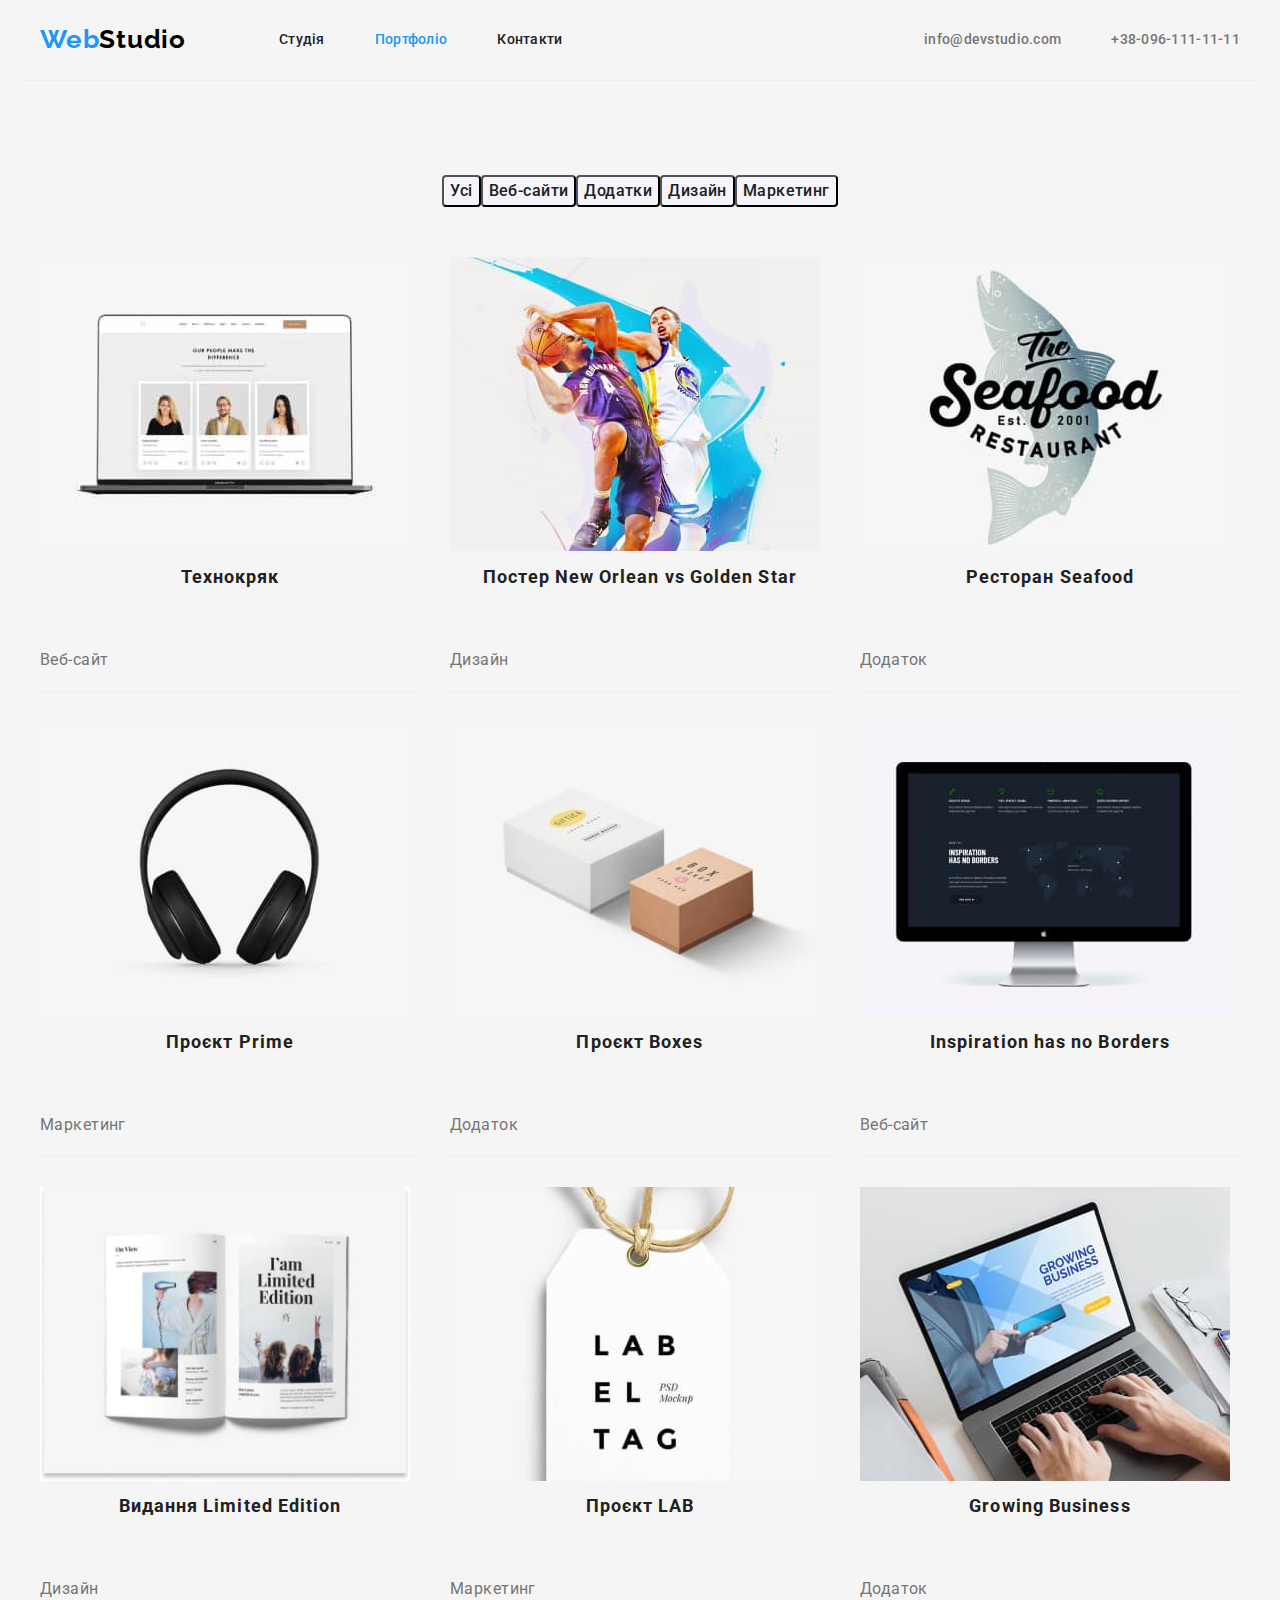
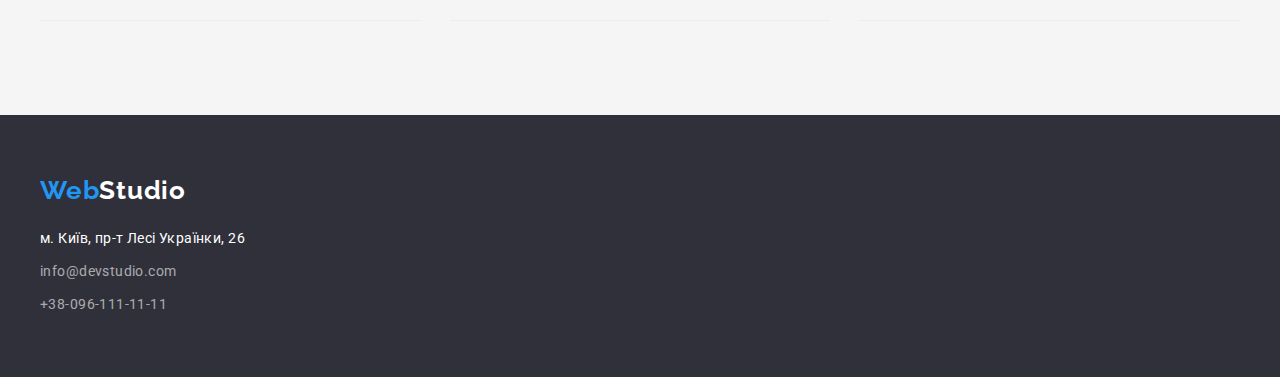
==== portfolio.html @ 3d52f339 "homework03" ====
<!DOCTYPE html>
<html lang="uk">
  <head>
    <meta charset="UTF-8" />
    <meta http-equiv="X-UA-Compatible" content="IE=edge" />
    <meta name="viewport" content="width=device-width, initial-scale=1.0" />
    <title>Document</title>
    <link
      href="https://fonts.googleapis.com/css2?family=Raleway:wght@700&family=Roboto:wght@400;500;700;900&display=swap"
      rel="stylesheet"
    />
    <link
      rel="stylesheet"
      href="https://cdnjs.cloudflare.com/ajax/libs/modern-normalize/1.1.0/modern-normalize.min.css"
    />
    <link rel="stylesheet" href="./css/styles.css" />
  </head>

  <body class="body">
    <!-- Шапка сайту -->
    <header class="container main-nav">
      <a href="./index.html" class="logo"
        ><span class="logo-web">Web</span>Studio</a
      >
      <ul class="site-nav list">
        <li class="item"><a href="./index.html" class="link">Студія</a></li>
        <li class="item">
          <a href="./portfolio.html" class="link current">Портфоліо</a>
        </li>
        <li class="item"><a href="" class="link">Контакти</a></li>
      </ul>
      <ul class="auth-nav list">
        <li class="item">
          <a href="mailto:info@devstudio.com" class="link"
            >info@devstudio.com</a
          >
        </li>
        <li class="item">
          <a href="tel:+380961111111" class="link">+38-096-111-11-11</a>
        </li>
      </ul>
    </header>

    <main>
      <!-- Головна -->

      <section class="section">
        <div class="container">
          <h1 hidden>Портфоліо</h1>
          <ul class="portfolio-buttoms list">
            <li>
              <button type="button" class="button secondary">Усі</button>
            </li>
            <li>
              <button type="button" class="button secondary">Веб-сайти</button>
            </li>
            <li>
              <button type="button" class="button secondary">Додатки</button>
            </li>
            <li>
              <button type="button" class="button secondary">Дизайн</button>
            </li>
            <li>
              <button type="button" class="button secondary">Маркетинг</button>
            </li>
          </ul>

          <ul class="portfoliolist list">
            <li class="item">
              <a href="" class="portfolio-sections">
                <img
                  src="./images/portfolio.img/img-1.jpg"
                  alt="Технокряк"
                  width="370"
                  height="294"
                />
                <h2 class="title">Технокряк</h2>
                <p class="filter">Веб-сайт</p>
              </a>
            </li>
            <li class="item">
              <a href="" class="portfolio-sections">
                <img
                  src="./images/portfolio.img/img-2.jpg"
                  alt="New Orlean vs Golden Star"
                  width="370"
                  height="294"
                />
                <h2 class="title">Постер New Orlean vs Golden Star</h2>
                <p class="filter">Дизайн</p>
              </a>
            </li>
            <li class="item">
              <a href="" class="portfolio-sections">
                <img
                  src="./images/portfolio.img/img-3.jpg"
                  alt="Ресторан Seafood"
                  width="370"
                  height="294"
                />
                <h2 class="title">Ресторан Seafood</h2>
                <p class="filter">Додаток</p>
              </a>
            </li>
            <li class="item">
              <a href="" class="portfolio-sections">
                <img
                  src="./images/portfolio.img/img-4.jpg"
                  alt="Проєкт Prime"
                  width="370"
                  height="294"
                />
                <h2 class="title">Проєкт Prime</h2>
                <p class="filter">Маркетинг</p>
              </a>
            </li>
            <li class="item">
              <a href="" class="portfolio-sections">
                <img
                  src="./images/portfolio.img/img-5.jpg"
                  alt="Пороєкт Boxes"
                  width="370"
                  height="294"
                />
                <h2 class="title">Проєкт Boxes</h2>
                <p class="filter">Додаток</p>
              </a>
            </li>
            <li class="item">
              <a href="" class="portfolio-sections">
                <img
                  src="./images/portfolio.img/img-6.jpg"
                  alt="Inspiration has no Borders"
                  width="370"
                  height="294"
                />
                <h2 class="title">Inspiration has no Borders</h2>
                <p class="filter">Веб-сайт</p>
              </a>
            </li>
            <li class="item">
              <a href="" class="portfolio-sections">
                <img
                  src="./images/portfolio.img/img-7.jpg"
                  alt="Видання Limited Edition"
                  width="370"
                  height="294"
                />
                <h2 class="title">Видання Limited Edition</h2>
                <p class="filter">Дизайн</p>
              </a>
            </li>
            <li class="item">
              <a href="" class="portfolio-sections">
                <img
                  src="./images/portfolio.img/img-8.jpg"
                  alt="Проєкт LAB"
                  width="370"
                  height="294"
                />
                <h2 class="title">Проєкт LAB</h2>
                <p class="filter">Маркетинг</p>
              </a>
            </li>
            <li class="item">
              <a href="" class="portfolio-sections">
                <img
                  src="./images/portfolio.img/img-9.jpg"
                  alt="Growing Business"
                  width="370"
                  height="294"
                />
                <h2 class="title">Growing Business</h2>
                <p class="filter">Додаток</p>
              </a>
            </li>
          </ul>
        </div>
      </section>
    </main>

    <!-- Футер -->
    <footer class="footer">
      <div class="container">
        <a href="./index.html" class="logo-bottom"
          ><span class="logo-web">Web</span>Studio</a
        >
        <address>
          <ul class="footer-nav list">
            <li class="item">
              <a
                href="https://goo.gl/maps/Rdk4neuZfdTBpc1s9"
                target="_blank"
                rel="noopener noreferrer nodollow"
                class="footer-adress"
                >м. Київ, пр-т Лесі Українки, 26</a
              >
            </li>
            <li class="item">
              <a href="mailto:info@devstudio.com" class="footer-contact"
                >info@devstudio.com</a
              >
            </li>
            <li class="item">
              <a href="tel:+380961111111" class="footer-contact"
                >+38-096-111-11-11</a
              >
            </li>
          </ul>
        </address>
      </div>
    </footer>
  </body>
</html>
---- css/styles.css ----
:root {
  --primary-text-color: #757575;
  --title-text-color: #212121;
  --accent-color: #2196f3;
}

.body {
  color: var(--primary-text-color);
  background-color: #f5f5f5;

  font-family: "Roboto", sans-serif;
  font-size: 14px;
  line-height: 1.7;
  letter-spacing: 0.03em;
}

.list {
  list-style: none;
  padding: 0;
  margin: 0;
}

.container {
  margin-left: auto;
  margin-right: auto;
  width: 1230px;
  padding-left: 15px;
  padding-right: 15px;
}

/* Header */

/* Logo */

.logo {
  color: #000;
  font-family: "Raleway", sans-serif;
  font-weight: 700;
  font-size: 26px;
  line-height: 1.2;
  letter-spacing: 0.03em;
  text-decoration: none;
}

.logo-web {
  color: var(--accent-color);
}

.logo-bottom {
  color: #ffffff;
  font-family: "Raleway", sans-serif;
  font-weight: 700;
  font-size: 26px;
  line-height: 1.2;
  letter-spacing: 0.03em;
  text-decoration: none;
}
/* Site nav */

.main-nav {
  display: flex;
  align-items: center;
  border-bottom: 1px solid #ececec;
}

.site-nav {
  display: flex;
  margin-left: 93px;
}

.site-nav .item:not(:last-child) {
  margin-right: 50px;
}

.auth-nav {
  display: flex;
  margin-left: auto;
}

.auth-nav .item:not(:last-child) {
  margin-right: 50px;
}

.site-nav .link,
.auth-nav .link {
  display: block;
  padding-top: 32px;
  padding-bottom: 32px;

  font-weight: 500;
  font-size: 14px;
  line-height: 1.14;
  letter-spacing: 0.02em;
  text-decoration: none;
}

.site-nav .link {
  color: var(--title-text-color);
}

.auth-nav .link {
  color: var(--primary-text-color);
}

.site-nav .link.current {
  color: var(--accent-color);
}

.site-nav .link:hover,
.site-nav .link:focus,
.auth-nav .link:hover,
.auth-nav .link:focus,
.footer-nav .footer-adress:hover,
.footer-nav .footer-adress:focus,
.footer-nav .footer-contact:hover,
.footer-nav .footer-contact:focus {
  color: var(--accent-color);
}

/* Hero */
.hero {
  background-color: #2f303a;
  text-align: center;
}

.hero .hero-title {
    width: 696px;
  margin-bottom: 30px;
  margin-top: 0;
  margin-left: auto;
  margin-right: auto;

  color: #ffffff;

  font-weight: 900;
  font-size: 44px;
  line-height: 1.36;
  text-align: center;
  letter-spacing: 0.06em;
  text-transform: uppercase;
}

/* Buttons */

.button.primary {
  display: inline-block;
  border-radius: 4px;
  padding: 10px 32px;
  min-width: 216px;

  color: #ffffff;
  background-color: var(--accent-color);

  font-family: inherit;
  font-weight: 700;
  font-size: 16px;
  line-height: 1.8;
  align-items: center;
  text-align: center;
  letter-spacing: 0.06em;
  text-decoration: none;
}

.button.secondary {
  color: var(--title-text-color);
  background-color: #f5f4fa;
  border-radius: 4px;

  font-family: inherit;
  font-style: normal;
  font-weight: 500;
  font-size: 16px;
  line-height: 1.62;
  text-align: center;
  letter-spacing: inherit;

  cursor: pointer;
}

.button.secondary:last-child {
  margin-right: 0;
}

/* Sections */
.section {
  padding-top: 94px;
}
/* Features */

.features {
  display: flex;
  flex-wrap: wrap;
  justify-content: space-between;
}

.features .item {
  width: 270px;
  margin-right: 30px;
}

.features .item:last-child {
  margin-right: 0;
}

.features .features-title {
  margin-top: 0;
  margin-bottom: 10px;

  color: var(--title-text-color);
  font-size: 14px;
  line-height: 1.14;
}

.features p {
  margin-top: 0;
  margin-bottom: 0;
}

/* Profects */

.section .title,
.workers .title {
  margin-top: 0;
  margin-bottom: 50px;

  color: var(--title-text-color);
  font-size: 36px;
  line-height: 1.16;
  text-align: center;
}

.projects {
  display: flex;
  justify-content: space-between;
}

/* Workers */

.workers {
  padding-top: 94px;
  background-color: #f5f4fa;
}

.workers-list {
  display: flex;
  justify-content: space-between;
}

.workers-list .title {
  margin-top: 0;
  margin-bottom: 10px;
  color: var(--title-text-color);
  font-weight: 500;
  font-size: 16px;
  line-height: 1.8;
  text-align: center;
}

.workers-list .position {
  margin-top: 0;
  margin-bottom: 0;
  padding-bottom: 30px;
  font-size: 16px;
  line-height: 19px;
  text-align: center;
}

/* Portfolio */

/* Portfolio buttoms */

.portfolio-buttoms {
  display: flex;
  justify-content: center;
  margin-bottom: 50px;
}

/* Portfolio main */

.portfoliolist {
  display: flex;
  flex-wrap: wrap;
}

.portfoliolist .item {
  width: calc((100% - 60px) / 3);
  margin-right: 30px;
  margin-bottom: 30px;
  border-bottom: 1px solid #ececec;
}
.portfoliolist .item:nth-child(3n) {
  margin-right: 0;
}

.portfoliolist .item:nth-last-child(-n + 3) {
  margin-bottom: 0;
}

.portfolio-sections {
  text-decoration: none;
}

.portfoliolist .title {
  color: var(--title-text-color);
  font-size: 18px;
  line-height: 2;
  letter-spacing: 0.06em;
}

.portfoliolist .filter {
  color: var(--primary-text-color);
  font-size: 16px;
  line-height: 1.88;
}

/* Footer */

.footer {
  margin-top: 94px;
  padding-top: 60px;
  padding-bottom: 60px;

  background-color: #2f303a;
}

.footer-nav {
  padding-top: 20px;
}

.footer-nav .item{
    padding-bottom: 9px;
}

.footer-nav .item:last-child{
    padding-bottom: 0;
}

.footer-nav .footer-adress {
  color: #ffffff;
  text-decoration: none;
  font-style: normal;
}

.footer-nav .footer-contact {
  color: rgba(255, 255, 255, 0.6);
  text-decoration: none;
  font-style: normal;
}
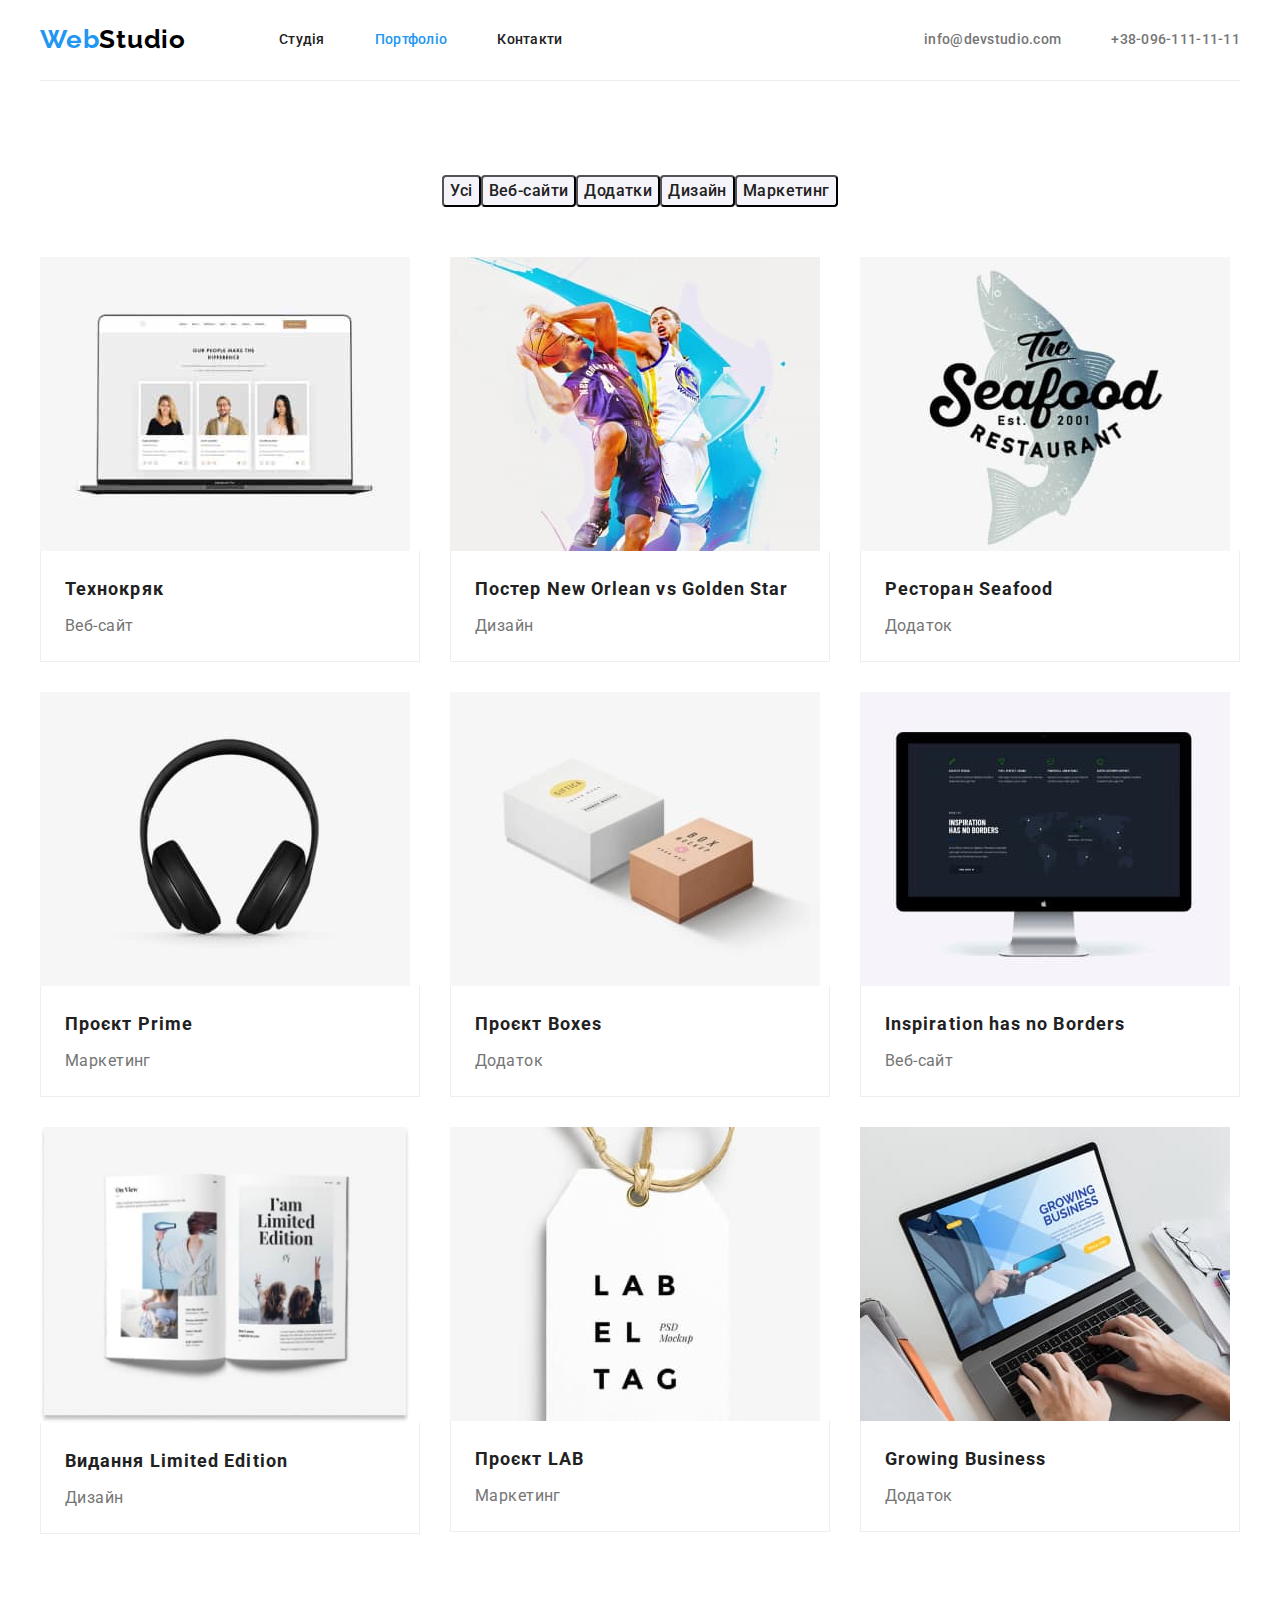
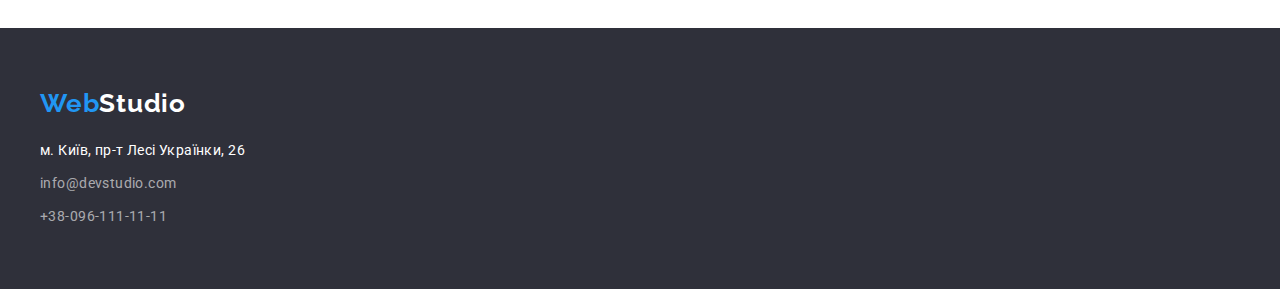
==== commit fcc37fb6: "rework" ====
--- a/portfolio.html
+++ b/portfolio.html
@@ -67,112 +67,112 @@
 
           <ul class="portfoliolist list">
             <li class="item">
-              <a href="" class="portfolio-sections">
-                <img
-                  src="./images/portfolio.img/img-1.jpg"
-                  alt="Технокряк"
-                  width="370"
-                  height="294"
-                />
-                <h2 class="title">Технокряк</h2>
+              <img
+                src="./images/portfolio.img/img-1.jpg"
+                alt="Технокряк"
+                width="370"
+                height="294"
+              />
+              <div class="card-text">
+                <h2 class="ptitle">Технокряк</h2>
                 <p class="filter">Веб-сайт</p>
-              </a>
-            </li>
-            <li class="item">
-              <a href="" class="portfolio-sections">
-                <img
-                  src="./images/portfolio.img/img-2.jpg"
-                  alt="New Orlean vs Golden Star"
-                  width="370"
-                  height="294"
-                />
-                <h2 class="title">Постер New Orlean vs Golden Star</h2>
+              </div>
+            </li>
+            <li class="item">
+              <img
+                src="./images/portfolio.img/img-2.jpg"
+                alt="New Orlean vs Golden Star"
+                width="370"
+                height="294"
+              />
+              <div class="card-text">
+                <h2 class="ptitle">Постер New Orlean vs Golden Star</h2>
                 <p class="filter">Дизайн</p>
-              </a>
-            </li>
-            <li class="item">
-              <a href="" class="portfolio-sections">
-                <img
-                  src="./images/portfolio.img/img-3.jpg"
-                  alt="Ресторан Seafood"
-                  width="370"
-                  height="294"
-                />
-                <h2 class="title">Ресторан Seafood</h2>
+              </div>
+            </li>
+            <li class="item">
+              <img
+                src="./images/portfolio.img/img-3.jpg"
+                alt="Ресторан Seafood"
+                width="370"
+                height="294"
+              />
+              <div class="card-text">
+                <h2 class="ptitle">Ресторан Seafood</h2>
                 <p class="filter">Додаток</p>
-              </a>
-            </li>
-            <li class="item">
-              <a href="" class="portfolio-sections">
-                <img
-                  src="./images/portfolio.img/img-4.jpg"
-                  alt="Проєкт Prime"
-                  width="370"
-                  height="294"
-                />
-                <h2 class="title">Проєкт Prime</h2>
+              </div>
+            </li>
+            <li class="item">
+              <img
+                src="./images/portfolio.img/img-4.jpg"
+                alt="Проєкт Prime"
+                width="370"
+                height="294"
+              />
+              <div class="card-text">
+                <h2 class="ptitle">Проєкт Prime</h2>
                 <p class="filter">Маркетинг</p>
-              </a>
-            </li>
-            <li class="item">
-              <a href="" class="portfolio-sections">
-                <img
-                  src="./images/portfolio.img/img-5.jpg"
-                  alt="Пороєкт Boxes"
-                  width="370"
-                  height="294"
-                />
-                <h2 class="title">Проєкт Boxes</h2>
+              </div>
+            </li>
+            <li class="item">
+              <img
+                src="./images/portfolio.img/img-5.jpg"
+                alt="Пороєкт Boxes"
+                width="370"
+                height="294"
+              />
+              <div class="card-text">
+                <h2 class="ptitle">Проєкт Boxes</h2>
                 <p class="filter">Додаток</p>
-              </a>
-            </li>
-            <li class="item">
-              <a href="" class="portfolio-sections">
-                <img
-                  src="./images/portfolio.img/img-6.jpg"
-                  alt="Inspiration has no Borders"
-                  width="370"
-                  height="294"
-                />
-                <h2 class="title">Inspiration has no Borders</h2>
+              </div>
+            </li>
+            <li class="item">
+              <img
+                src="./images/portfolio.img/img-6.jpg"
+                alt="Inspiration has no Borders"
+                width="370"
+                height="294"
+              />
+              <div class="card-text">
+                <h2 class="ptitle">Inspiration has no Borders</h2>
                 <p class="filter">Веб-сайт</p>
-              </a>
-            </li>
-            <li class="item">
-              <a href="" class="portfolio-sections">
-                <img
-                  src="./images/portfolio.img/img-7.jpg"
-                  alt="Видання Limited Edition"
-                  width="370"
-                  height="294"
-                />
-                <h2 class="title">Видання Limited Edition</h2>
+              </div>
+            </li>
+            <li class="item">
+              <img
+                src="./images/portfolio.img/img-7.jpg"
+                alt="Видання Limited Edition"
+                width="370"
+                height="294"
+              />
+              <div class="card-text">
+                <h2 class="ptitle">Видання Limited Edition</h2>
                 <p class="filter">Дизайн</p>
-              </a>
-            </li>
-            <li class="item">
-              <a href="" class="portfolio-sections">
-                <img
-                  src="./images/portfolio.img/img-8.jpg"
-                  alt="Проєкт LAB"
-                  width="370"
-                  height="294"
-                />
-                <h2 class="title">Проєкт LAB</h2>
+              </div>
+            </li>
+            <li class="item">
+              <img
+                src="./images/portfolio.img/img-8.jpg"
+                alt="Проєкт LAB"
+                width="370"
+                height="294"
+              />
+              <div class="card-text">
+                <h2 class="ptitle">Проєкт LAB</h2>
                 <p class="filter">Маркетинг</p>
-              </a>
-            </li>
-            <li class="item">
-              <a href="" class="portfolio-sections">
-                <img
-                  src="./images/portfolio.img/img-9.jpg"
-                  alt="Growing Business"
-                  width="370"
-                  height="294"
-                />
-                <h2 class="title">Growing Business</h2>
+              </div>
+            </li>
+            <li class="item">
+              <img
+                src="./images/portfolio.img/img-9.jpg"
+                alt="Growing Business"
+                width="370"
+                height="294"
+              />
+              <div class="card-text">
+                <h2 class="ptitle">Growing Business</h2>
                 <p class="filter">Додаток</p>
-              </a>
+              </div>
             </li>
           </ul>
         </div>
--- a/css/styles.css
+++ b/css/styles.css
@@ -6,7 +6,7 @@
 
 .body {
   color: var(--primary-text-color);
-  background-color: #f5f5f5;
+  background-color: #ffffff;
 
   font-family: "Roboto", sans-serif;
   font-size: 14px;
@@ -23,9 +23,12 @@
 .container {
   margin-left: auto;
   margin-right: auto;
-  width: 1230px;
-  padding-left: 15px;
-  padding-right: 15px;
+  width: 1200px;
+}
+
+img {display: block;
+  max-width: 100%;
+  height: auto;
 }
 
 /* Header */
@@ -232,6 +235,7 @@
 .projects {
   display: flex;
   justify-content: space-between;
+  margin-bottom: 94px;
 }
 
 /* Workers */
@@ -239,16 +243,26 @@
 .workers {
   padding-top: 94px;
   background-color: #f5f4fa;
+  padding-bottom: 94px;
 }
 
 .workers-list {
   display: flex;
-  justify-content: space-between;
+}
+
+.workers-list .item{
+  margin-right: 30px;
+  background-color: #ffffff;
+}
+
+.workers-list .item:last-child{
+  margin-right: 0;
 }
 
 .workers-list .title {
-  margin-top: 0;
+  margin-top: 30px;
   margin-bottom: 10px;
+
   color: var(--title-text-color);
   font-weight: 500;
   font-size: 16px;
@@ -260,6 +274,7 @@
   margin-top: 0;
   margin-bottom: 0;
   padding-bottom: 30px;
+
   font-size: 16px;
   line-height: 19px;
   text-align: center;
@@ -280,13 +295,13 @@
 .portfoliolist {
   display: flex;
   flex-wrap: wrap;
+  padding-bottom: 94px;
 }
 
 .portfoliolist .item {
   width: calc((100% - 60px) / 3);
   margin-right: 30px;
   margin-bottom: 30px;
-  border-bottom: 1px solid #ececec;
 }
 .portfoliolist .item:nth-child(3n) {
   margin-right: 0;
@@ -296,27 +311,43 @@
   margin-bottom: 0;
 }
 
-.portfolio-sections {
-  text-decoration: none;
-}
-
-.portfoliolist .title {
+.portfoliolist .card-text{
+  padding-top: 20px ;
+  padding-bottom: 20px;
+  padding-left: 24px;
+  padding-right: 24px;
+
+  border-bottom: 1px solid #EEEEEE;
+  border-left: 1px solid #EEEEEE;
+  border-right: 1px solid #EEEEEE;
+}
+
+
+.portfoliolist .ptitle {
+  margin-top: 0;
+  margin-bottom: 0;
+  padding-bottom: 4px;
+
   color: var(--title-text-color);
   font-size: 18px;
   line-height: 2;
   letter-spacing: 0.06em;
+  text-align: left;
 }
 
 .portfoliolist .filter {
+  margin-top: 0;
+  margin-bottom: 0;
+
   color: var(--primary-text-color);
   font-size: 16px;
   line-height: 1.88;
+  text-align: left;
 }
 
 /* Footer */
 
 .footer {
-  margin-top: 94px;
   padding-top: 60px;
   padding-bottom: 60px;
 
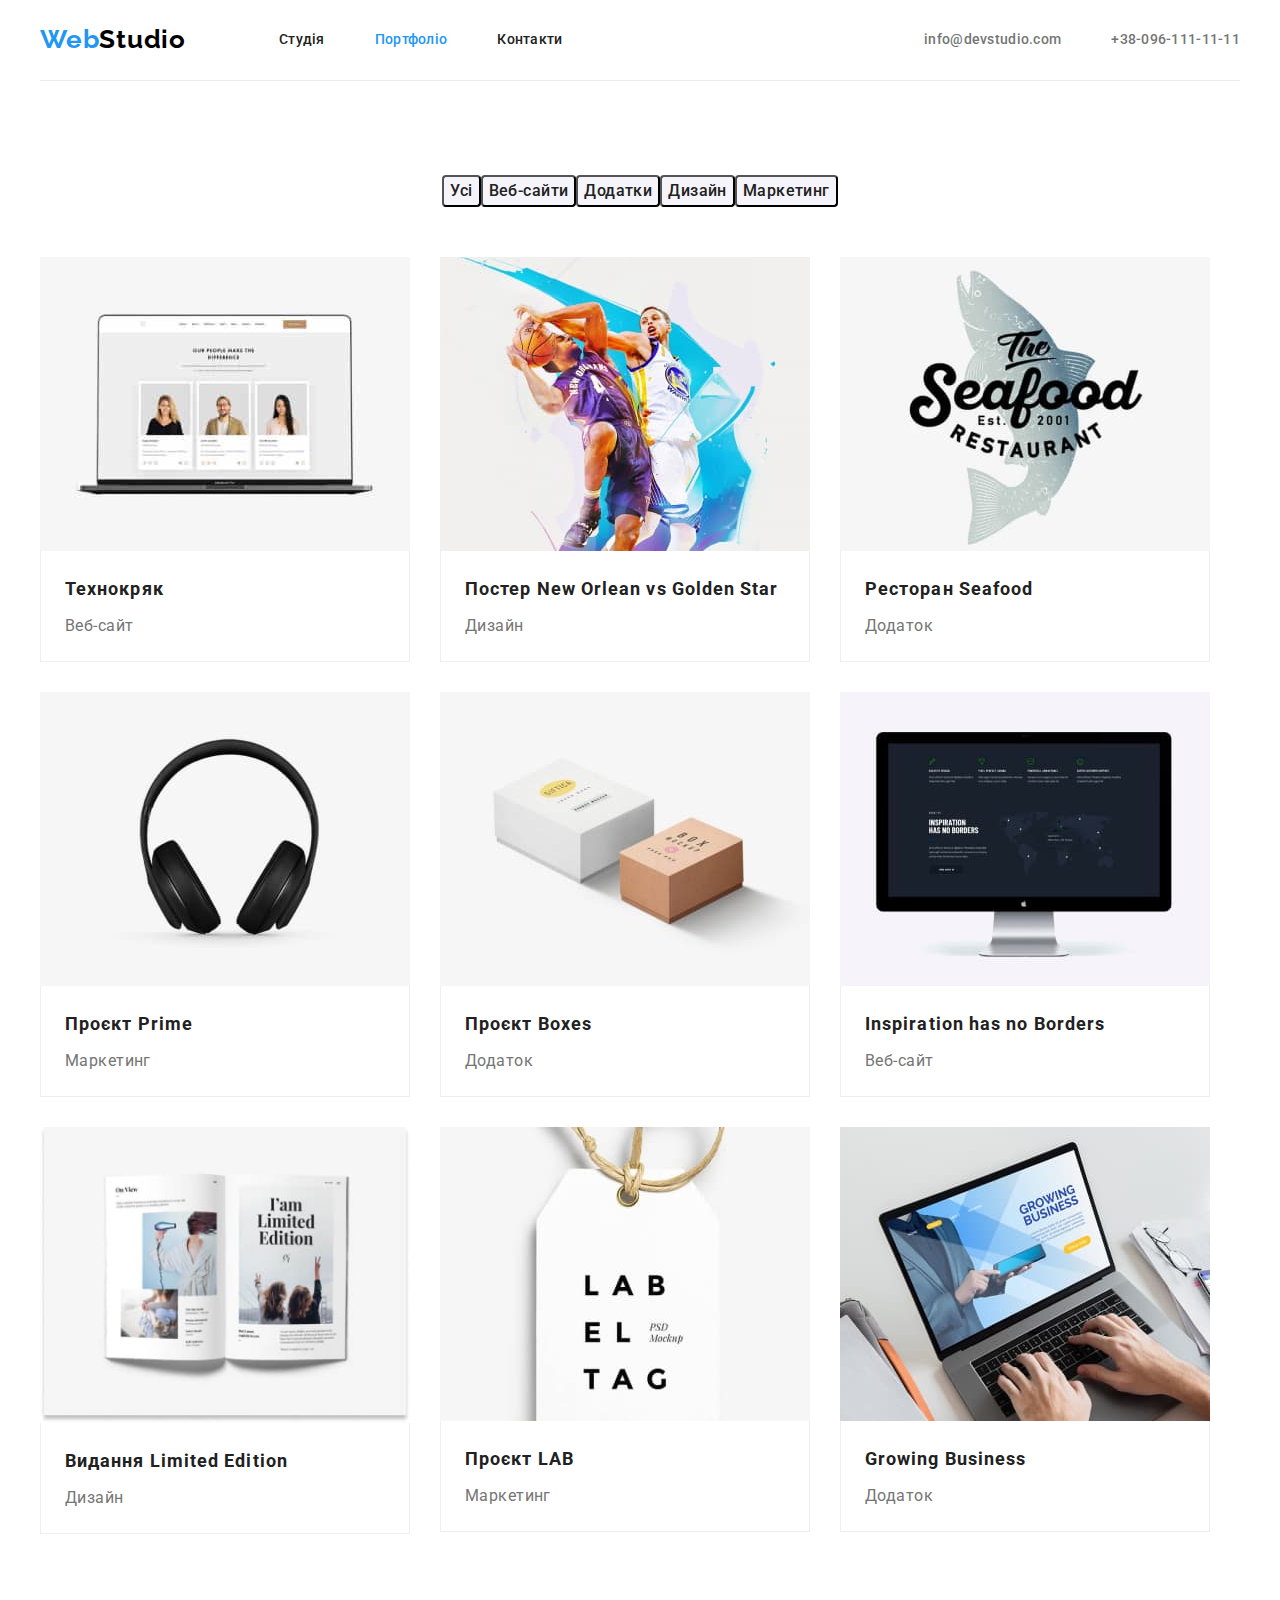
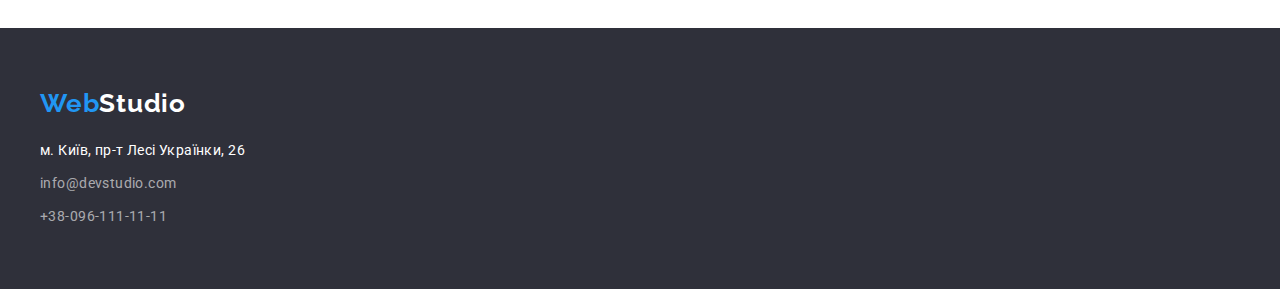
==== commit abd9e907: "rework" ====
--- a/portfolio.html
+++ b/portfolio.html
@@ -70,8 +70,6 @@
               <img
                 src="./images/portfolio.img/img-1.jpg"
                 alt="Технокряк"
-                width="370"
-                height="294"
               />
               <div class="card-text">
                 <h2 class="ptitle">Технокряк</h2>
@@ -82,8 +80,7 @@
               <img
                 src="./images/portfolio.img/img-2.jpg"
                 alt="New Orlean vs Golden Star"
-                width="370"
-                height="294"
+
               />
               <div class="card-text">
                 <h2 class="ptitle">Постер New Orlean vs Golden Star</h2>
@@ -94,8 +91,7 @@
               <img
                 src="./images/portfolio.img/img-3.jpg"
                 alt="Ресторан Seafood"
-                width="370"
-                height="294"
+
               />
               <div class="card-text">
                 <h2 class="ptitle">Ресторан Seafood</h2>
@@ -106,8 +102,7 @@
               <img
                 src="./images/portfolio.img/img-4.jpg"
                 alt="Проєкт Prime"
-                width="370"
-                height="294"
+
               />
               <div class="card-text">
                 <h2 class="ptitle">Проєкт Prime</h2>
@@ -118,8 +113,7 @@
               <img
                 src="./images/portfolio.img/img-5.jpg"
                 alt="Пороєкт Boxes"
-                width="370"
-                height="294"
+
               />
               <div class="card-text">
                 <h2 class="ptitle">Проєкт Boxes</h2>
@@ -130,8 +124,7 @@
               <img
                 src="./images/portfolio.img/img-6.jpg"
                 alt="Inspiration has no Borders"
-                width="370"
-                height="294"
+
               />
               <div class="card-text">
                 <h2 class="ptitle">Inspiration has no Borders</h2>
@@ -142,8 +135,7 @@
               <img
                 src="./images/portfolio.img/img-7.jpg"
                 alt="Видання Limited Edition"
-                width="370"
-                height="294"
+
               />
               <div class="card-text">
                 <h2 class="ptitle">Видання Limited Edition</h2>
@@ -154,8 +146,7 @@
               <img
                 src="./images/portfolio.img/img-8.jpg"
                 alt="Проєкт LAB"
-                width="370"
-                height="294"
+
               />
               <div class="card-text">
                 <h2 class="ptitle">Проєкт LAB</h2>
@@ -166,8 +157,7 @@
               <img
                 src="./images/portfolio.img/img-9.jpg"
                 alt="Growing Business"
-                width="370"
-                height="294"
+
               />
               <div class="card-text">
                 <h2 class="ptitle">Growing Business</h2>
--- a/css/styles.css
+++ b/css/styles.css
@@ -26,7 +26,8 @@
   width: 1200px;
 }
 
-img {display: block;
+img {
+  display: block;
   max-width: 100%;
   height: auto;
 }
@@ -299,7 +300,8 @@
 }
 
 .portfoliolist .item {
-  width: calc((100% - 60px) / 3);
+  width: 370px;
+  /* width: calc((100% - 60px) / 3); */
   margin-right: 30px;
   margin-bottom: 30px;
 }
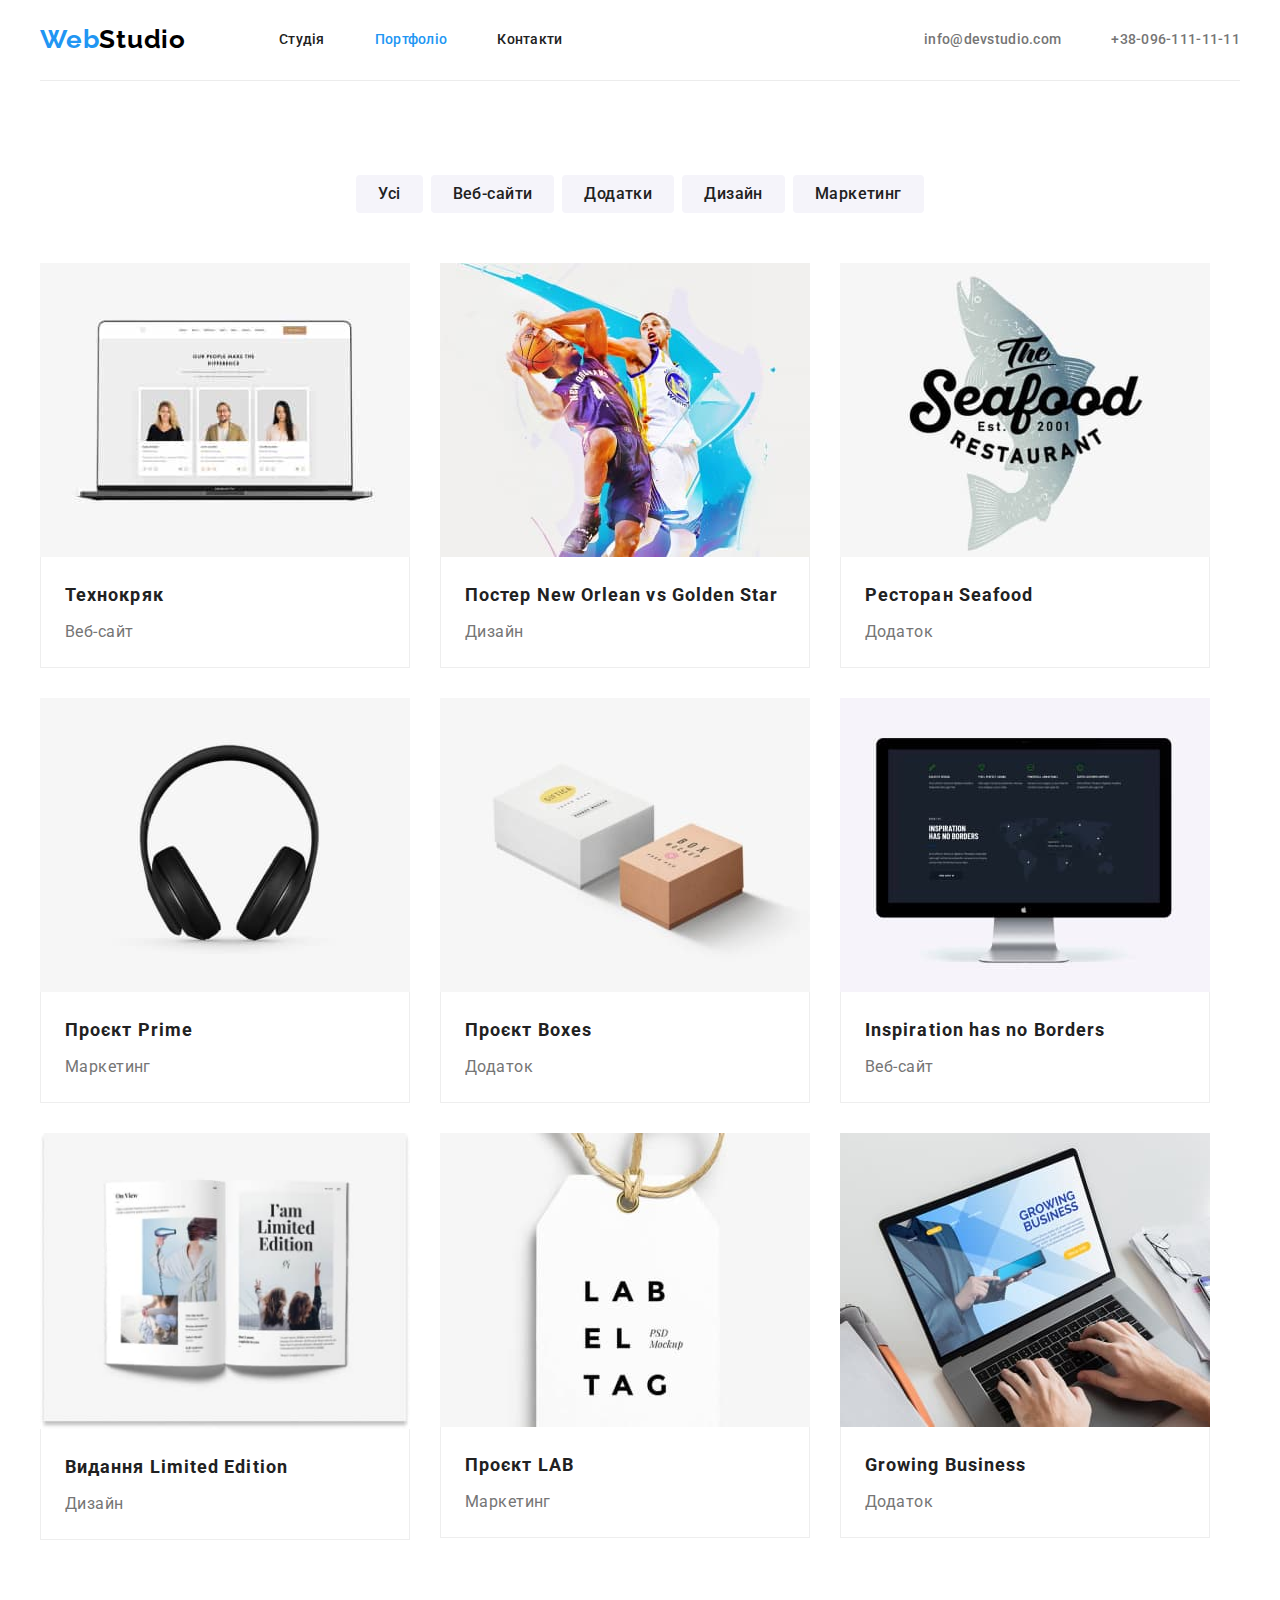
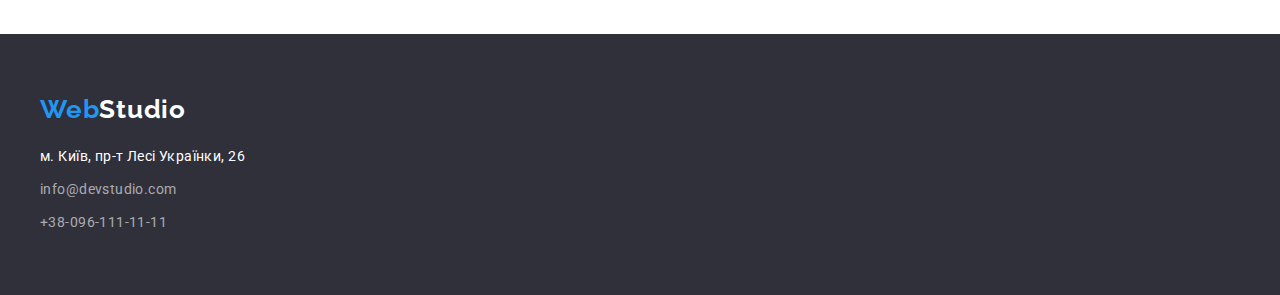
==== commit 2fa43df1: "change bottoms styles" ====
--- a/portfolio.html
+++ b/portfolio.html
@@ -48,19 +48,19 @@
         <div class="container">
           <h1 hidden>Портфоліо</h1>
           <ul class="portfolio-buttoms list">
-            <li>
+            <li class="filter">
               <button type="button" class="button secondary">Усі</button>
             </li>
-            <li>
+            <li class="filter">
               <button type="button" class="button secondary">Веб-сайти</button>
             </li>
-            <li>
+            <li class="filter">
               <button type="button" class="button secondary">Додатки</button>
             </li>
-            <li>
+            <li class="filter">
               <button type="button" class="button secondary">Дизайн</button>
             </li>
-            <li>
+            <li class="filter">
               <button type="button" class="button secondary">Маркетинг</button>
             </li>
           </ul>
--- a/css/styles.css
+++ b/css/styles.css
@@ -125,10 +125,12 @@
 .hero {
   background-color: #2f303a;
   text-align: center;
+  padding-top: 200px;
+  padding-bottom: 200px;
 }
 
 .hero .hero-title {
-    width: 696px;
+  width: 696px;
   margin-bottom: 30px;
   margin-top: 0;
   margin-left: auto;
@@ -165,10 +167,22 @@
   text-decoration: none;
 }
 
+.filter {
+  margin-right: 8px;
+}
+
+.filter:last-child {
+  margin-right: 0;
+}
+
 .button.secondary {
   color: var(--title-text-color);
   background-color: #f5f4fa;
+
+  
+  padding: 6px 22px;
   border-radius: 4px;
+  border: 0;
 
   font-family: inherit;
   font-style: normal;
@@ -181,9 +195,12 @@
   cursor: pointer;
 }
 
-.button.secondary:last-child {
-  margin-right: 0;
-}
+.button.secondary:hover,
+.button.secondary:focus{
+  color:#ffffff;
+  background-color: var(--accent-color);
+}
+
 
 /* Sections */
 .section {
@@ -193,8 +210,6 @@
 
 .features {
   display: flex;
-  flex-wrap: wrap;
-  justify-content: space-between;
 }
 
 .features .item {
@@ -235,8 +250,15 @@
 
 .projects {
   display: flex;
-  justify-content: space-between;
   margin-bottom: 94px;
+}
+
+.projects .item {
+  margin-right: 30px;
+}
+
+.projects .item:last-child {
+  margin-right: 0;
 }
 
 /* Workers */
@@ -251,12 +273,12 @@
   display: flex;
 }
 
-.workers-list .item{
+.workers-list .item {
   margin-right: 30px;
   background-color: #ffffff;
 }
 
-.workers-list .item:last-child{
+.workers-list .item:last-child {
   margin-right: 0;
 }
 
@@ -313,17 +335,16 @@
   margin-bottom: 0;
 }
 
-.portfoliolist .card-text{
-  padding-top: 20px ;
+.portfoliolist .card-text {
+  padding-top: 20px;
   padding-bottom: 20px;
   padding-left: 24px;
   padding-right: 24px;
 
-  border-bottom: 1px solid #EEEEEE;
-  border-left: 1px solid #EEEEEE;
-  border-right: 1px solid #EEEEEE;
-}
-
+  border-bottom: 1px solid #eeeeee;
+  border-left: 1px solid #eeeeee;
+  border-right: 1px solid #eeeeee;
+}
 
 .portfoliolist .ptitle {
   margin-top: 0;
@@ -360,12 +381,12 @@
   padding-top: 20px;
 }
 
-.footer-nav .item{
-    padding-bottom: 9px;
-}
-
-.footer-nav .item:last-child{
-    padding-bottom: 0;
+.footer-nav .item {
+  padding-bottom: 9px;
+}
+
+.footer-nav .item:last-child {
+  padding-bottom: 0;
 }
 
 .footer-nav .footer-adress {
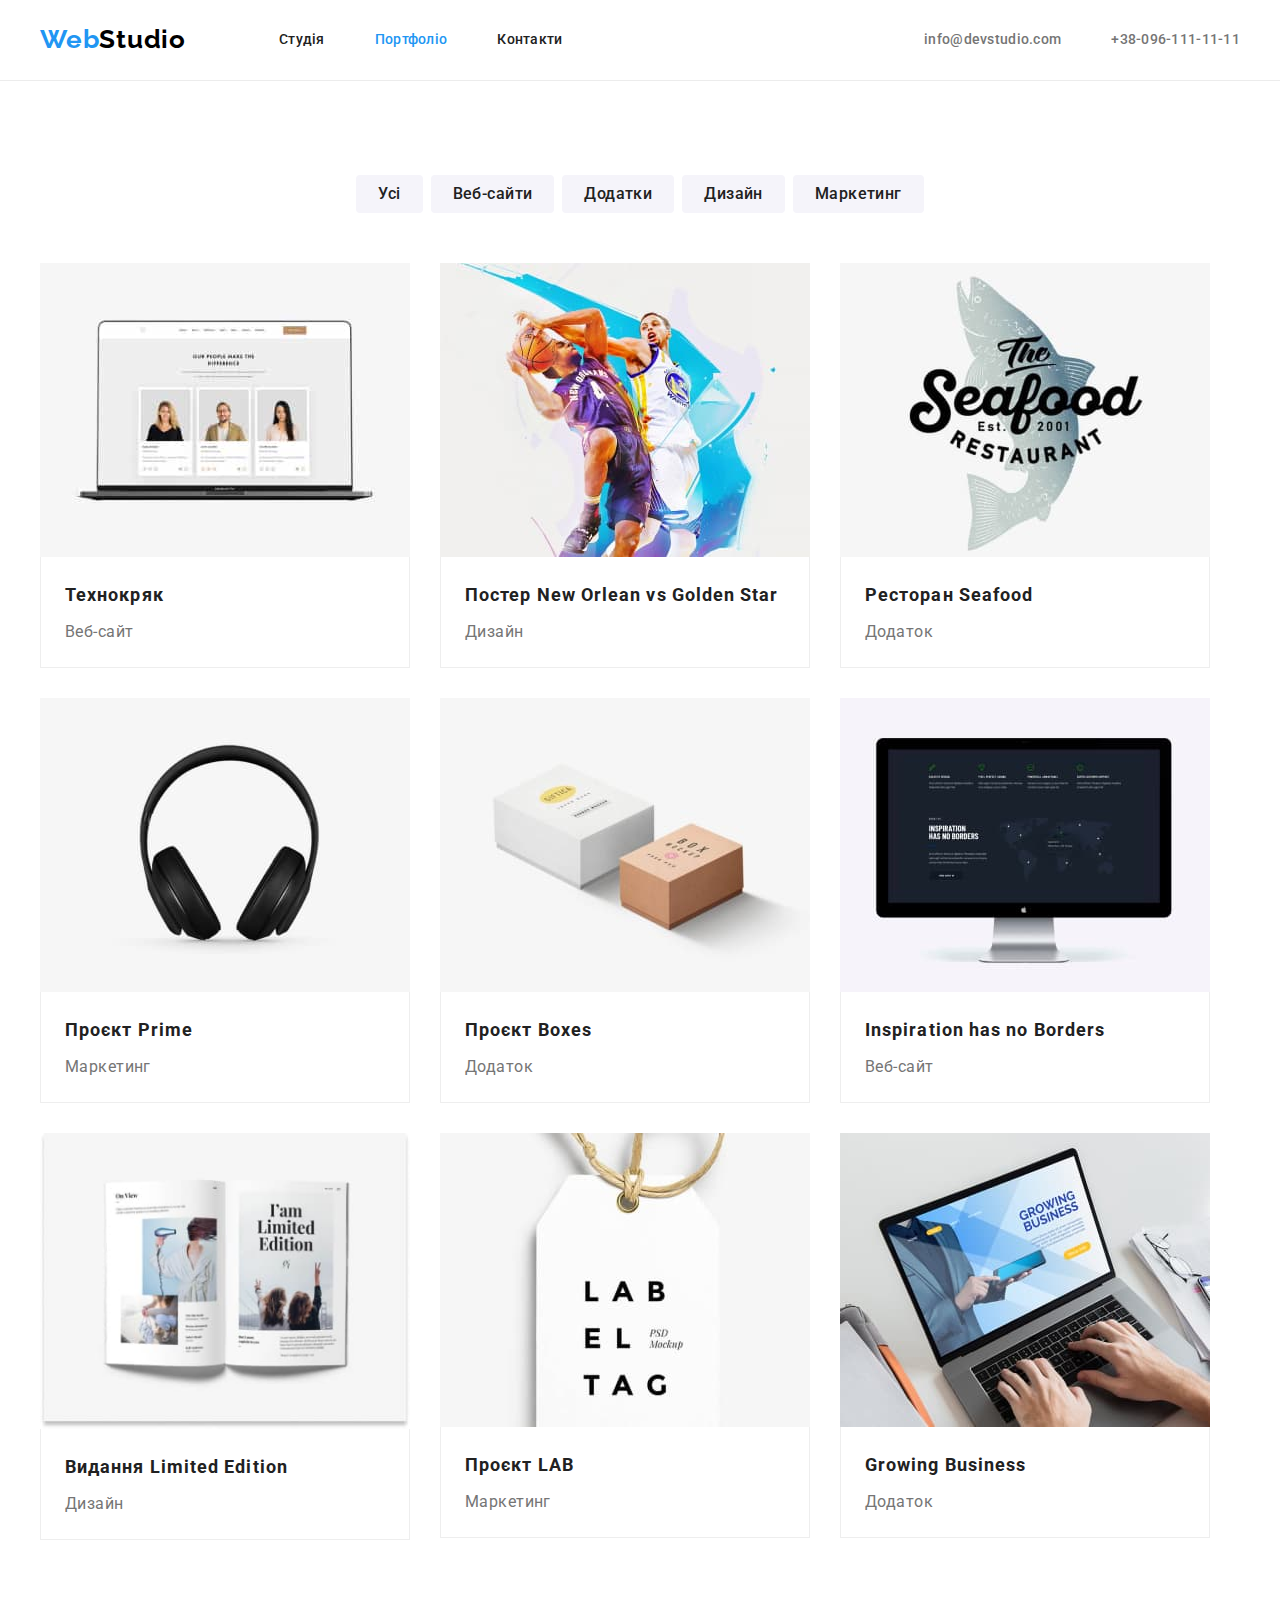
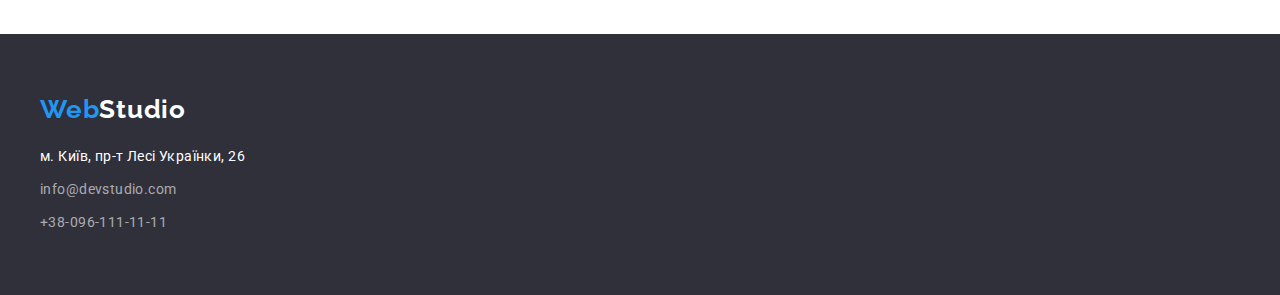
==== commit 7c0101ad: "add borderbot" ====
--- a/portfolio.html
+++ b/portfolio.html
@@ -18,7 +18,8 @@
 
   <body class="body">
     <!-- Шапка сайту -->
-    <header class="container main-nav">
+    <header class="borderbot">
+      <div class="container main-nav">
       <a href="./index.html" class="logo"
         ><span class="logo-web">Web</span>Studio</a
       >
@@ -39,6 +40,7 @@
           <a href="tel:+380961111111" class="link">+38-096-111-11-11</a>
         </li>
       </ul>
+      </div>
     </header>
 
     <main>
@@ -67,10 +69,7 @@
 
           <ul class="portfoliolist list">
             <li class="item">
-              <img
-                src="./images/portfolio.img/img-1.jpg"
-                alt="Технокряк"
-              />
+              <img src="./images/portfolio.img/img-1.jpg" alt="Технокряк" />
               <div class="card-text">
                 <h2 class="ptitle">Технокряк</h2>
                 <p class="filter">Веб-сайт</p>
@@ -80,7 +79,6 @@
               <img
                 src="./images/portfolio.img/img-2.jpg"
                 alt="New Orlean vs Golden Star"
-
               />
               <div class="card-text">
                 <h2 class="ptitle">Постер New Orlean vs Golden Star</h2>
@@ -91,7 +89,6 @@
               <img
                 src="./images/portfolio.img/img-3.jpg"
                 alt="Ресторан Seafood"
-
               />
               <div class="card-text">
                 <h2 class="ptitle">Ресторан Seafood</h2>
@@ -99,22 +96,14 @@
               </div>
             </li>
             <li class="item">
-              <img
-                src="./images/portfolio.img/img-4.jpg"
-                alt="Проєкт Prime"
-
-              />
+              <img src="./images/portfolio.img/img-4.jpg" alt="Проєкт Prime" />
               <div class="card-text">
                 <h2 class="ptitle">Проєкт Prime</h2>
                 <p class="filter">Маркетинг</p>
               </div>
             </li>
             <li class="item">
-              <img
-                src="./images/portfolio.img/img-5.jpg"
-                alt="Пороєкт Boxes"
-
-              />
+              <img src="./images/portfolio.img/img-5.jpg" alt="Пороєкт Boxes" />
               <div class="card-text">
                 <h2 class="ptitle">Проєкт Boxes</h2>
                 <p class="filter">Додаток</p>
@@ -124,7 +113,6 @@
               <img
                 src="./images/portfolio.img/img-6.jpg"
                 alt="Inspiration has no Borders"
-
               />
               <div class="card-text">
                 <h2 class="ptitle">Inspiration has no Borders</h2>
@@ -135,7 +123,6 @@
               <img
                 src="./images/portfolio.img/img-7.jpg"
                 alt="Видання Limited Edition"
-
               />
               <div class="card-text">
                 <h2 class="ptitle">Видання Limited Edition</h2>
@@ -143,11 +130,7 @@
               </div>
             </li>
             <li class="item">
-              <img
-                src="./images/portfolio.img/img-8.jpg"
-                alt="Проєкт LAB"
-
-              />
+              <img src="./images/portfolio.img/img-8.jpg" alt="Проєкт LAB" />
               <div class="card-text">
                 <h2 class="ptitle">Проєкт LAB</h2>
                 <p class="filter">Маркетинг</p>
@@ -157,7 +140,6 @@
               <img
                 src="./images/portfolio.img/img-9.jpg"
                 alt="Growing Business"
-
               />
               <div class="card-text">
                 <h2 class="ptitle">Growing Business</h2>
--- a/css/styles.css
+++ b/css/styles.css
@@ -33,6 +33,10 @@
 }
 
 /* Header */
+
+.borderbot{
+  border-bottom: 1px solid #ececec;
+}
 
 /* Logo */
 
@@ -64,7 +68,7 @@
 .main-nav {
   display: flex;
   align-items: center;
-  border-bottom: 1px solid #ececec;
+  
 }
 
 .site-nav {
